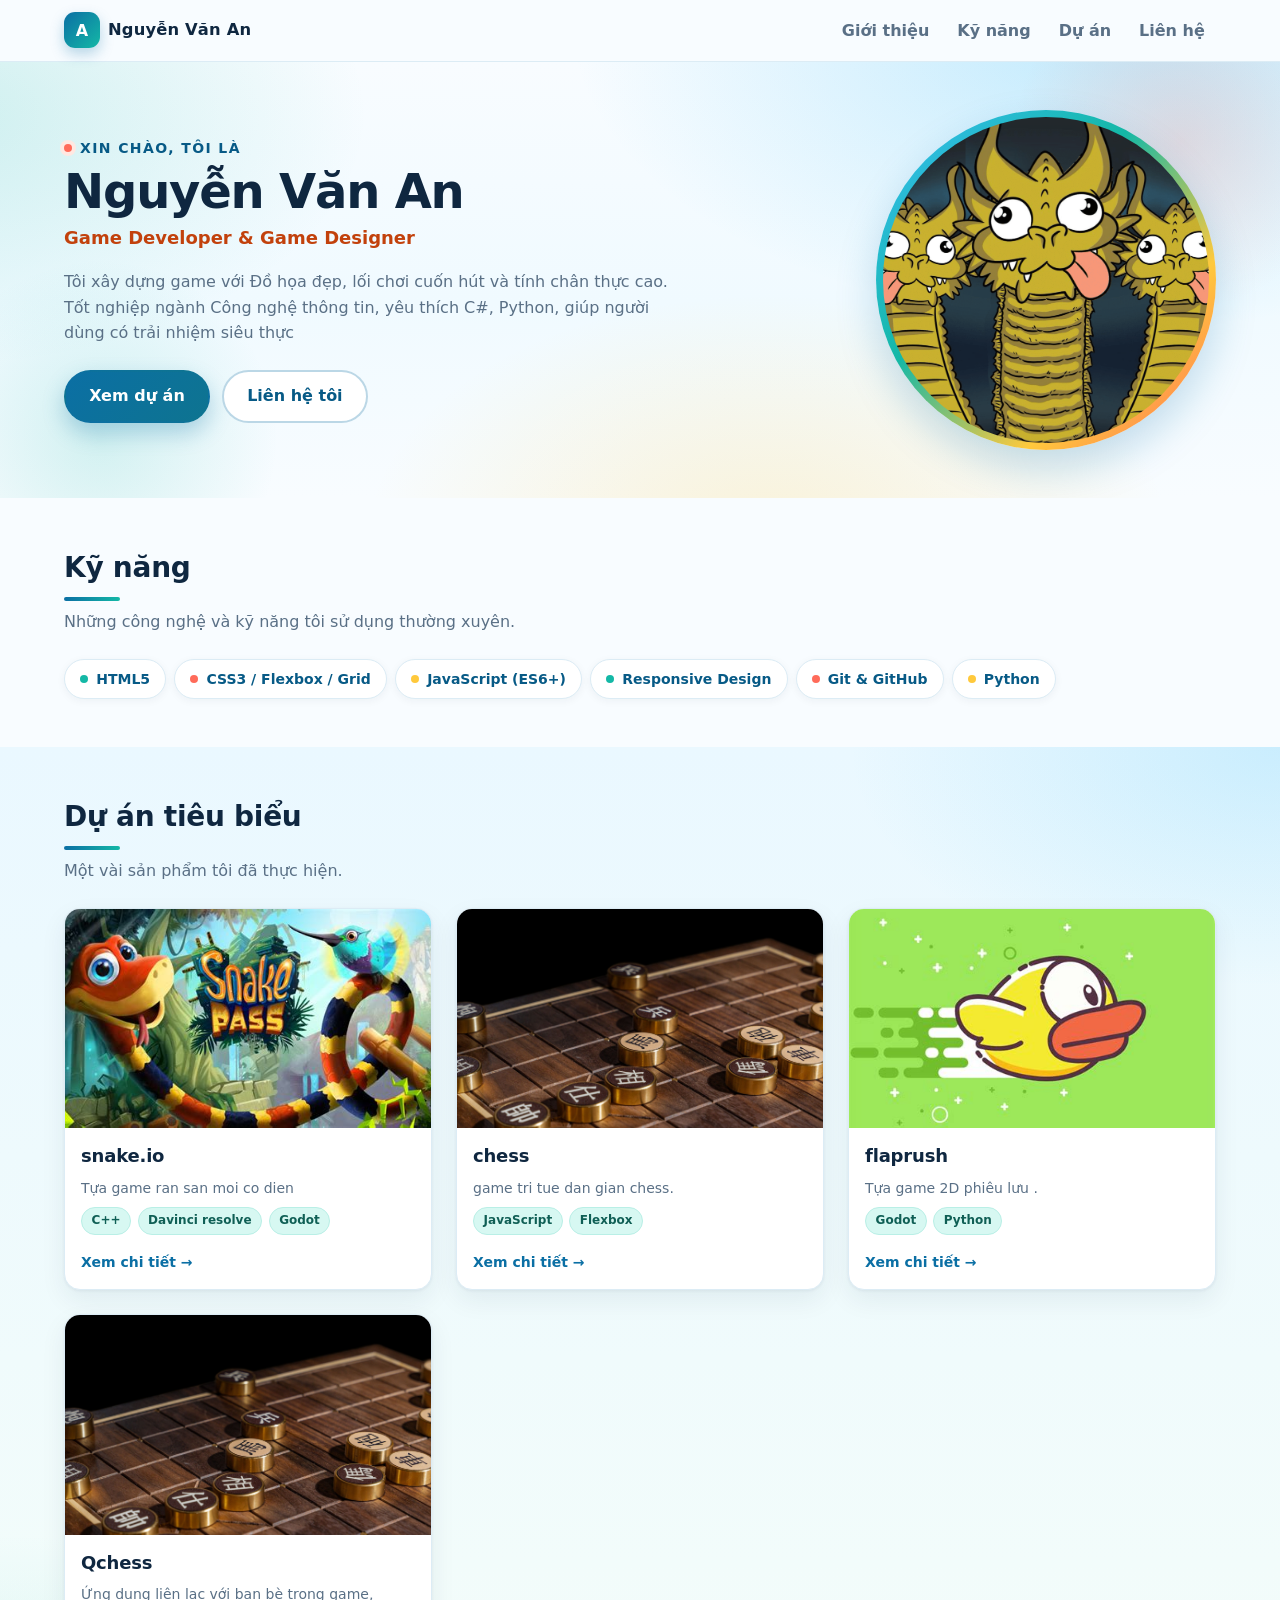
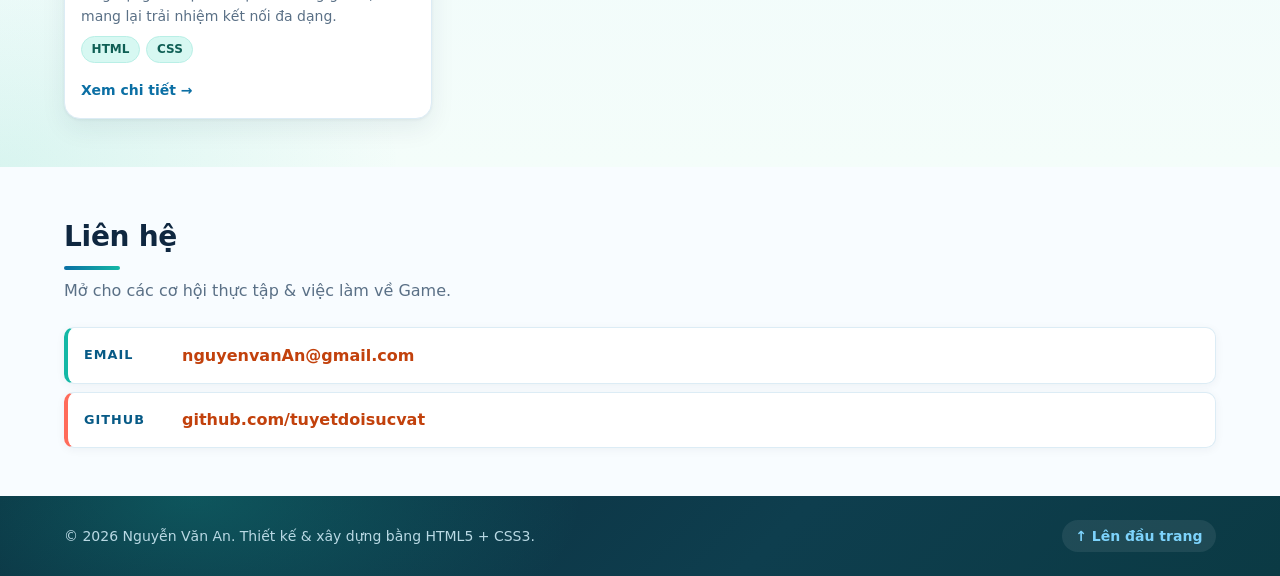
==== index.html @ a78e7702 "Initial commit" ====
<!DOCTYPE html>
<!-- lang="vi" khai báo ngôn ngữ trang → hỗ trợ screen reader & SEO -->
<html lang="vi">

<head>
  <!-- ========== METADATA BẮT BUỘC ========== -->
  <meta charset="UTF-8" />
  <!-- viewport: nền tảng của responsive mobile-first, khóa tỉ lệ 1:1 với thiết bị -->
  <meta name="viewport" content="width=device-width, initial-scale=1.0" />
  <meta name="description" content="Portfolio CV của Nguyễn Văn An – Game Developer. Dự án, kỹ năng và thông tin liên hệ." />
  <meta name="author" content="Nguyễn Văn An" />
  <title>Nguyễn Văn An · Game Developer</title>

  <!-- Liên kết tới file CSS tách rời (yêu cầu của bài) -->
  <link rel="stylesheet" href="./assets/css/styles.css" />
</head>

<body>

  <!-- ========================================================== -->
  <!-- HEADER: nhận diện + điều hướng chính                        -->
  <!-- ========================================================== -->
  <header class="site-header">
    <div class="container header-inner">
      <!-- Thương hiệu cá nhân -->
      <a class="brand" href="#top" aria-label="Về đầu trang">
        <span class="brand-mark" aria-hidden="true">A</span>
        <span class="brand-name">Nguyễn Văn An</span>
      </a>

      <!-- NAV dùng Flexbox (xem styles.css) -->
      <nav class="main-nav" aria-label="Điều hướng chính">
        <ul class="nav-list">
          <li><a href="#about">Giới thiệu</a></li>
          <li><a href="#skills">Kỹ năng</a></li>
          <li><a href="#projects">Dự án</a></li>
          <li><a href="#contact">Liên hệ</a></li>
        </ul>
      </nav>
    </div>
  </header>

  <!-- ========================================================== -->
  <!-- MAIN: toàn bộ nội dung chính của trang                      -->
  <!-- ========================================================== -->
  <main id="top">
    <!-- ----- SECTION: Giới thiệu / Hero ----- -->
    <section id="about" class="hero">
      <div class="container hero-inner">
        <div class="hero-text">
          <p class="eyebrow">Xin chào, tôi là</p>
          <h1 class="hero-title">Nguyễn Văn An</h1>
          <p class="hero-role">Game Developer &amp; Game Designer</p>
          <p class="hero-desc">
            Tôi xây dựng game với Đồ họa đẹp, lối chơi cuốn hút và tính chân thực cao.
            Tốt nghiệp ngành Công nghệ thông tin, yêu thích C#, Python, giúp người dùng có trải nhiệm siêu thực
          </p>
          <div class="hero-actions">
            <a class="btn btn-primary" href="#projects">Xem dự án</a>
            <a class="btn btn-outline" href="#contact">Liên hệ tôi</a>
          </div>
        </div>

        <!-- Ảnh đại diện: dùng placeholder, thay bằng ảnh thật của bạn -->
        <figure class="hero-avatar">
          <img
            src="assets/img/avt.png"
            alt="Ảnh đại diện của Nguyễn Văn An"
            width="320" height="320" fetchpriority="high" />
        </figure>
      </div>
    </section>

    <!-- ----- SECTION: Kỹ năng ----- -->
    <section id="skills" class="section">
      <div class="container">
        <h2 class="section-title">Kỹ năng</h2>
        <p class="section-sub">Những công nghệ và kỹ năng tôi sử dụng thường xuyên.</p>

        <ul class="skill-grid">
          <li class="skill-chip">HTML5</li>
          <li class="skill-chip">CSS3 / Flexbox / Grid</li>
          <li class="skill-chip">JavaScript (ES6+)</li>
          <li class="skill-chip">Responsive Design</li>
          <li class="skill-chip">Git &amp; GitHub</li>
          <li class="skill-chip">Python</li>
        </ul>
      </div>
    </section>

    <!-- ----- SECTION: Dự án (danh sách thẻ dùng CSS Grid) ----- -->
    <section id="projects" class="section section-muted">
      <div class="container">
        <h2 class="section-title">Dự án tiêu biểu</h2>
        <p class="section-sub">Một vài sản phẩm tôi đã thực hiện.</p>

        <!-- .project-grid dùng CSS Grid (xem styles.css) -->
        <div class="project-grid">

          <!-- Mỗi thẻ là một <article> độc lập, có thể đứng riêng -->
          <article class="card">
          <a href="./games/snake/index.html" target="_blank" title="Chơi game Rắn săn mồi">
           <img class="card-media"
           src="assets/img/snake.png"
           alt="Ảnh minh họa dự án snake.io" width="600" height="360"
          loading="lazy" decoding="async" />
  </a>
            <div class="card-body">
              <h3 class="card-title">snake.io</h3>
              <p class="card-desc">
                Tựa game ran san moi co dien 
              </p>
              <ul class="tag-list">
                <li>C++</li>
                <li>Davinci resolve</li>
                <li>Godot</li>
              </ul>
              <a class="card-link" href="#">Xem chi tiết →</a>
            </div>
          </article>

          <article class="card">
            <a href="./games/chess/index.html" target="_blank" title="choi game danh co"> 
            <img class="card-media"
              src="assets/img/Qchess.png"
              alt="Ảnh minh hoa chess " width="600" height="360"
              loading="lazy" decoding="async" /> </a>
            <div class="card-body">
              <h3 class="card-title">chess </h3>
              <p class="card-desc">
                game tri tue dan gian chess.
              </p>
              <ul class="tag-list">
                <li>JavaScript</li>
                <li>Flexbox</li>
              </ul>
              <a class="card-link" href="#">Xem chi tiết →</a>
            </div>
          </article>

          <article class="card">
            <a href="./games/flap-rush/index.html" target="_blank" title="choi game flap rush"> 
            <img class="card-media"
              src="assets/img/flaprush.png"
              alt="Ảnh minh họa dự án flaprush" width="600" height="360"
              loading="lazy" decoding="async" /> </a>
            <div class="card-body">
              <h3 class="card-title">flaprush</h3>
              <p class="card-desc">
                Tựa game 2D phiêu lưu .
              </p>
              <ul class="tag-list">
                <li>Godot</li>
                <li>Python</li>
              </ul>
              <a class="card-link" href="#">Xem chi tiết →</a>
            </div>
          </article>

          <article class="card">
            <a href="./games/o-an-quan/index.html" target="_blank" title="choi game danh co"> 
            <img class="card-media"
              src="assets/img/Qchess.png"
              alt="Ảnh minh họa dự án Qchess" width="600" height="360"
              loading="lazy" decoding="async" /> </a>
            <div class="card-body">
              <h3 class="card-title">Qchess</h3>
              <p class="card-desc">
                Ứng dụng liên lạc với bạn bè trong game, mang lại trải nhiệm kết nối đa dạng.
              </p>
              <ul class="tag-list">
                <li>HTML</li>
                <li>CSS</li>
              </ul>
              <a class="card-link" href="#">Xem chi tiết →</a>
            </div>
          </article>

        </div><!-- /.project-grid -->
      </div>
    </section>

    <!-- ----- SECTION: Liên hệ ----- -->
    <section id="contact" class="section">
      <div class="container contact-inner">
        <h2 class="section-title">Liên hệ</h2>
        <p class="section-sub">Mở cho các cơ hội thực tập &amp; việc làm về Game.</p>

        <ul class="contact-list">
          <li>
            <span class="contact-label">Email</span>
            <a href="mailto:nguyenvanAn@gmail.com">nguyenvanAn@gmail.com</a>
          </li>
          <li>
            <span class="contact-label">GitHub</span>
            <a href="https://github.com/tuyetdoisucvat" target="_blank" rel="noopener noreferrer">
              github.com/tuyetdoisucvat
            </a>
          </li>
        </ul>
      </div>
    </section>

  </main>

  <!-- ========================================================== -->
  <!-- FOOTER                                                      -->
  <!-- ========================================================== -->
  <footer class="site-footer">
    <div class="container footer-inner">
      <p>© 2026 Nguyễn Văn An. Thiết kế &amp; xây dựng bằng HTML5 + CSS3.</p>
      <a href="#top" class="to-top">↑ Lên đầu trang</a>
    </div>
  </footer>

</body>

</html>
---- assets/css/styles.css ----
/* ==========================================================================
   PORTFOLIO CV – styles.css
   Giao diện: OCEAN FRESH – tươi sáng, sạch, hiện đại
   Chiến lược: MOBILE-FIRST
   - Mặc định = màn hình nhỏ (~360px)
   - @media (min-width: 768px)  → tablet
   - @media (min-width: 1280px) → desktop
   ========================================================================== */

/* ==========================================================================
   1. DESIGN TOKENS
   ========================================================================== */
:root {
  /* --- Bảng màu --- */
  --color-primary: #0B6FA4;
  --color-primary-dark: #075A86;
  --color-primary-soft: #E0F2FE;

  --color-accent: #FF6B5A;
  --color-accent-dark: #C2410C;
  --color-accent-soft: #FFE8E2;

  --color-teal: #14B8A6;
  --color-teal-dark: #0F766E;
  --color-teal-soft: #D7F8F2;

  --color-sun: #FFC93C;

  --color-text: #0F2740;
  --color-text-soft: #5A7086;
  --color-bg: #F8FCFF;
  --color-surface: #EAF8FF;
  --color-border: #DCECF5;
  --color-chip: #E4F7F4;

  /* --- Typography --- */
  --font-base: system-ui, -apple-system, "Segoe UI", Roboto, Helvetica, Arial,
    sans-serif;
  --fs-sm: 0.875rem;
  --fs-base: 1rem;
  --fs-lg: 1.125rem;
  --fs-h2: 1.5rem;
  --fs-h1: 2rem;
  --lh-base: 1.6;

  /* --- Khoảng cách --- */
  --space-1: 0.5rem;
  --space-2: 1rem;
  --space-3: 1.5rem;
  --space-4: 2rem;
  --space-5: 3rem;

  /* --- Bố cục & hiệu ứng --- */
  --container-max: 1200px;
  --radius: 16px;
  --radius-sm: 10px;
  --radius-pill: 999px;

  --shadow: 0 1px 3px rgba(15, 39, 64, 0.06), 0 10px 26px rgba(15, 39, 64, 0.07);
  --shadow-strong: 0 18px 40px rgba(15, 39, 64, 0.14);
  --ring: rgba(11, 111, 164, 0.35);
}

/* ==========================================================================
   2. RESET CƠ BẢN
   ========================================================================== */
*,
*::before,
*::after {
  box-sizing: border-box;
}

* {
  margin: 0;
  padding: 0;
}

html {
  scroll-behavior: smooth;
  scroll-padding-top: 80px;
  -webkit-text-size-adjust: 100%;
}

body {
  font-family: var(--font-base);
  font-size: var(--fs-base);
  line-height: var(--lh-base);
  color: var(--color-text);
  background: var(--color-bg);
  overflow-x: hidden;
  -webkit-font-smoothing: antialiased;
}

img {
  display: block;
  max-width: 100%;
  height: auto;
}

a {
  color: inherit;
  text-decoration: none;
}

ul {
  list-style: none;
}

::selection {
  background: var(--color-sun);
  color: var(--color-text);
}

:focus-visible {
  outline: 3px solid var(--ring);
  outline-offset: 3px;
  border-radius: 6px;
}

/* ==========================================================================
   3. LAYOUT DÙNG LẠI
   ========================================================================== */
.container {
  width: 100%;
  max-width: var(--container-max);
  margin-inline: auto;
  padding-inline: var(--space-2);
}

.section {
  padding-block: var(--space-5);
}

.section-muted {
  background:
    radial-gradient(720px 400px at 100% 0%, rgba(56, 189, 248, 0.18), transparent 60%),
    radial-gradient(620px 360px at 0% 100%, rgba(20, 184, 166, 0.12), transparent 65%),
    linear-gradient(180deg, #EAF8FF 0%, #F4FDFA 100%);
}

.section-title {
  position: relative;
  padding-bottom: 0.65rem;
  font-size: var(--fs-h2);
  font-weight: 800;
  letter-spacing: -0.01em;
  margin-bottom: var(--space-1);
}

.section-title::after {
  content: "";
  position: absolute;
  left: 0;
  bottom: 0;
  width: 56px;
  height: 4px;
  border-radius: var(--radius-pill);
  background: linear-gradient(90deg, var(--color-primary), var(--color-teal));
}

.section-sub {
  color: var(--color-text-soft);
  margin-bottom: var(--space-3);
}

/* ==========================================================================
   4. HEADER + NAV
   ========================================================================== */
.site-header {
  position: sticky;
  top: 0;
  z-index: 10;
  background: rgba(248, 252, 255, 0.86);
  -webkit-backdrop-filter: saturate(160%) blur(12px);
  backdrop-filter: saturate(160%) blur(12px);
  border-bottom: 1px solid var(--color-border);
}

.header-inner {
  display: flex;
  flex-wrap: wrap;
  align-items: center;
  justify-content: space-between;
  gap: var(--space-1);
  padding-block: 0.75rem;
}

.brand {
  display: flex;
  align-items: center;
  gap: var(--space-1);
  font-weight: 700;
  color: var(--color-text);
}

.brand-mark {
  display: grid;
  place-items: center;
  width: 2.25rem;
  height: 2.25rem;
  border-radius: 11px;
  background: linear-gradient(135deg, #0B6FA4, #14B8A6);
  color: #fff;
  font-weight: 800;
  box-shadow: 0 6px 14px rgba(11, 111, 164, 0.28);
}

.brand-name {
  font-size: 1.02rem;
  letter-spacing: 0.01em;
}

.main-nav {
  display: flex;
  align-items: center;
}

.nav-list {
  display: flex;
  flex-wrap: wrap;
  gap: 0.25rem;
}

.nav-list a {
  display: inline-block;
  padding: 0.35rem 0.7rem;
  border-radius: var(--radius-pill);
  color: var(--color-text-soft);
  font-weight: 600;
  transition: color 0.2s ease, background-color 0.2s ease;
}

.nav-list a:hover,
.nav-list a:focus-visible {
  color: var(--color-primary-dark);
  background: var(--color-primary-soft);
}

/* ==========================================================================
   5. HERO
   ========================================================================== */
.hero {
  position: relative;
  overflow: hidden;
  padding-block: var(--space-5);
  background:
    radial-gradient(900px 500px at 88% -10%, rgba(56, 189, 248, 0.30), transparent 62%),
    radial-gradient(720px 420px at -5% 12%, rgba(20, 184, 166, 0.18), transparent 60%),
    radial-gradient(620px 380px at 60% 110%, rgba(255, 201, 60, 0.20), transparent 65%),
    linear-gradient(180deg, #F8FCFF 0%, #F0FAFF 55%, #F8FCFF 100%);
}

.hero::before,
.hero::after {
  content: "";
  position: absolute;
  border-radius: 50%;
  pointer-events: none;
}

.hero::before {
  top: -90px;
  right: -70px;
  width: 340px;
  height: 340px;
  background: radial-gradient(circle, rgba(255, 107, 90, 0.18), transparent 70%);
}

.hero::after {
  bottom: -120px;
  left: -80px;
  width: 360px;
  height: 360px;
  background: radial-gradient(circle, rgba(20, 184, 166, 0.16), transparent 70%);
}

.hero-inner {
  position: relative;
  z-index: 1;
  display: flex;
  flex-direction: column;
  gap: var(--space-4);
  align-items: flex-start;
}

.hero-text {
  min-width: 0;
}

.eyebrow {
  color: var(--color-primary-dark);
  font-weight: 700;
  text-transform: uppercase;
  letter-spacing: 0.1em;
  font-size: var(--fs-sm);
}

.eyebrow::before {
  content: "";
  display: inline-block;
  width: 8px;
  height: 8px;
  margin-right: 0.5rem;
  border-radius: 50%;
  background: var(--color-accent);
  box-shadow: 0 0 0 4px var(--color-accent-soft);
  vertical-align: 1px;
}

.hero-title {
  font-size: var(--fs-h1);
  font-weight: 800;
  line-height: 1.12;
  letter-spacing: -0.025em;
  margin-block: 0.35rem;
}

.hero-role {
  font-size: var(--fs-lg);
  color: var(--color-accent-dark);
  font-weight: 700;
  margin-bottom: var(--space-2);
}

.hero-desc {
  color: var(--color-text-soft);
  max-width: 60ch;
  margin-bottom: var(--space-3);
}

.hero-actions {
  display: flex;
  flex-wrap: wrap;
  gap: 0.75rem;
}

.hero-avatar {
  width: 100%;
  max-width: 260px;
  margin-inline: auto;
  padding: 7px;
  border-radius: 50%;
  background: linear-gradient(
    135deg,
    #38BDF8 0%,
    #14B8A6 40%,
    #FFC93C 72%,
    #FF6B5A 100%
  );
  box-shadow: 0 18px 40px rgba(11, 111, 164, 0.22);
}

.hero-avatar img {
  width: 100%;
  aspect-ratio: 1 / 1;
  object-fit: cover;
  border-radius: 50%;
}

/* --- Nút bấm --- */
.btn {
  display: inline-block;
  padding: 0.72rem 1.45rem;
  border: 2px solid transparent;
  border-radius: var(--radius-pill);
  font-family: inherit;
  font-size: var(--fs-base);
  font-weight: 700;
  text-align: center;
  cursor: pointer;
  transition:
    transform 0.2s ease,
    background 0.2s ease,
    border-color 0.2s ease,
    box-shadow 0.2s ease;
}

.btn:active {
  transform: translateY(1px);
}

.btn-primary {
  background: linear-gradient(135deg, #0B6FA4 0%, #0E7490 100%);
  color: #fff;
  box-shadow: 0 10px 22px rgba(11, 111, 164, 0.28);
}

.btn-primary:hover {
  background: linear-gradient(135deg, #075A86 0%, #0B5E75 100%);
  transform: translateY(-2px);
  box-shadow: 0 14px 26px rgba(11, 111, 164, 0.32);
}

.btn-outline {
  border-color: rgba(11, 111, 164, 0.28);
  background: #fff;
  color: var(--color-primary-dark);
}

.btn-outline:hover {
  border-color: var(--color-primary);
  background: var(--color-primary-soft);
  transform: translateY(-2px);
}

/* ==========================================================================
   6. KỸ NĂNG
   ========================================================================== */
.skill-grid {
  display: flex;
  flex-wrap: wrap;
  gap: var(--space-1);
}

.skill-chip {
  display: inline-flex;
  align-items: center;
  gap: 0.5rem;
  background: #fff;
  color: var(--color-primary-dark);
  border: 1px solid var(--color-border);
  padding: 0.5rem 0.95rem;
  border-radius: var(--radius-pill);
  font-size: var(--fs-sm);
  font-weight: 600;
  box-shadow: 0 2px 8px rgba(15, 39, 64, 0.05);
  transition:
    transform 0.2s ease,
    border-color 0.2s ease,
    box-shadow 0.2s ease;
}

.skill-chip::before {
  content: "";
  width: 8px;
  height: 8px;
  border-radius: 50%;
  background: var(--color-teal);
}

.skill-chip:nth-child(3n + 2)::before {
  background: var(--color-accent);
}

.skill-chip:nth-child(3n)::before {
  background: var(--color-sun);
}

.skill-chip:hover {
  transform: translateY(-2px);
  border-color: #BFE8E2;
  box-shadow: 0 8px 20px rgba(15, 39, 64, 0.09);
}

/* ==========================================================================
   7. DỰ ÁN
   ========================================================================== */
.project-grid {
  display: grid;
  grid-template-columns: 1fr;
  gap: var(--space-3);
}

.card {
  display: flex;
  flex-direction: column;
  overflow: hidden;
  background: #fff;
  border: 1px solid var(--color-border);
  border-radius: var(--radius);
  box-shadow: var(--shadow);
  transition:
    transform 0.25s ease,
    box-shadow 0.25s ease,
    border-color 0.25s ease;
}

.card:hover {
  transform: translateY(-6px);
  border-color: #BFE3F5;
  box-shadow: var(--shadow-strong);
}

.card-media {
  width: 100%;
  aspect-ratio: 5 / 3;
  object-fit: cover;
  background: linear-gradient(135deg, #DBEAFE, #D7F8F2);
  transition: transform 0.45s ease;
}

.card:hover .card-media {
  transform: scale(1.04);
}

.card-body {
  display: flex;
  flex: 1;
  flex-direction: column;
  gap: var(--space-1);
  padding: var(--space-2);
}

.card-title {
  font-size: var(--fs-lg);
  font-weight: 800;
  line-height: 1.35;
  letter-spacing: -0.01em;
}

.card-desc {
  flex: 1;
  color: var(--color-text-soft);
  font-size: var(--fs-sm);
}

.tag-list {
  display: flex;
  flex-wrap: wrap;
  gap: 0.4rem;
}

.tag-list li {
  padding: 0.2rem 0.6rem;
  border: 1px solid #B9EFE6;
  border-radius: var(--radius-pill);
  background: var(--color-teal-soft);
  color: #0F5F55;
  font-size: 0.75rem;
  font-weight: 700;
}

.card-link {
  display: inline-flex;
  align-items: center;
  gap: 0.3rem;
  margin-top: var(--space-1);
  color: var(--color-primary);
  font-size: var(--fs-sm);
  font-weight: 700;
  transition: color 0.2s ease, gap 0.2s ease;
}

.card-link:hover {
  color: var(--color-accent-dark);
  gap: 0.55rem;
}

/* ==========================================================================
   8. LIÊN HỆ
   ========================================================================== */
.contact-list {
  display: flex;
  flex-direction: column;
  gap: var(--space-1);
}

.contact-list li {
  display: flex;
  flex-wrap: wrap;
  align-items: center;
  gap: var(--space-1);
  padding: 0.9rem 1rem;
  background: #fff;
  border: 1px solid var(--color-border);
  border-left: 4px solid var(--color-teal);
  border-radius: var(--radius-sm);
  box-shadow: 0 2px 10px rgba(15, 39, 64, 0.05);
}

.contact-list li:nth-child(2) {
  border-left-color: var(--color-accent);
}

.contact-label {
  min-width: 90px;
  color: var(--color-primary-dark);
  font-size: 0.8rem;
  font-weight: 800;
  letter-spacing: 0.08em;
  text-transform: uppercase;
}

.contact-list a {
  color: var(--color-accent-dark);
  font-weight: 600;
  overflow-wrap: anywhere;
}

.contact-list a:hover {
  color: var(--color-accent);
  text-decoration: underline;
  text-underline-offset: 3px;
}

/* ==========================================================================
   9. FOOTER
   ========================================================================== */
.site-footer {
  padding-block: var(--space-3);
  background:
    radial-gradient(600px 300px at 15% 0%, rgba(20, 184, 166, 0.28), transparent 65%),
    linear-gradient(135deg, #0B2B3C 0%, #0E3E4E 60%, #0B3A44 100%);
  color: #D6EDF5;
}

.footer-inner {
  display: flex;
  flex-wrap: wrap;
  gap: var(--space-1);
  align-items: center;
  justify-content: space-between;
  color: #B9D9E4;
  font-size: var(--fs-sm);
}

.to-top {
  display: inline-flex;
  align-items: center;
  padding: 0.3rem 0.85rem;
  border-radius: var(--radius-pill);
  background: rgba(255, 255, 255, 0.08);
  color: #7DD3FC;
  font-weight: 700;
  transition: background-color 0.2s ease, color 0.2s ease;
}

.to-top:hover {
  background: rgba(255, 255, 255, 0.16);
  color: var(--color-sun);
}

/* ==========================================================================
   10. MEDIA QUERIES – MOBILE-FIRST
   ========================================================================== */

/* ----- TABLET: ≥ 768px ----- */
@media (min-width: 768px) {
  :root {
    --fs-h1: 2.5rem;
    --fs-h2: 1.75rem;
  }

  .container {
    padding-inline: var(--space-3);
  }

  .nav-list {
    gap: 0.35rem;
  }

  /* Hero chuyển sang 2 cột */
  .hero-inner {
    flex-direction: row;
    align-items: center;
    justify-content: space-between;
    gap: var(--space-4);
  }

  .hero-text {
    flex: 1 1 0;
  }

  .hero-avatar {
    flex: 0 0 auto;
    max-width: 320px;
    margin-inline: 0;
  }

  /* Lưới dự án: 2 cột */
  .project-grid {
    grid-template-columns: repeat(2, 1fr);
  }
}

/* ----- DESKTOP: ≥ 1280px ----- */
@media (min-width: 1280px) {
  :root {
    --fs-h1: 3rem;
  }

  /* Lưới dự án: 3 cột */
  .project-grid {
    grid-template-columns: repeat(3, 1fr);
  }

  .hero-avatar {
    max-width: 340px;
  }
}

/* ==========================================================================
   11. TRUY CẬP & ƯA THÍCH NGƯỜI DÙNG
   ========================================================================== */
@media (prefers-reduced-motion: reduce) {
  * {
    animation: none !important;
    transition: none !important;
    scroll-behavior: auto !important;
  }
}
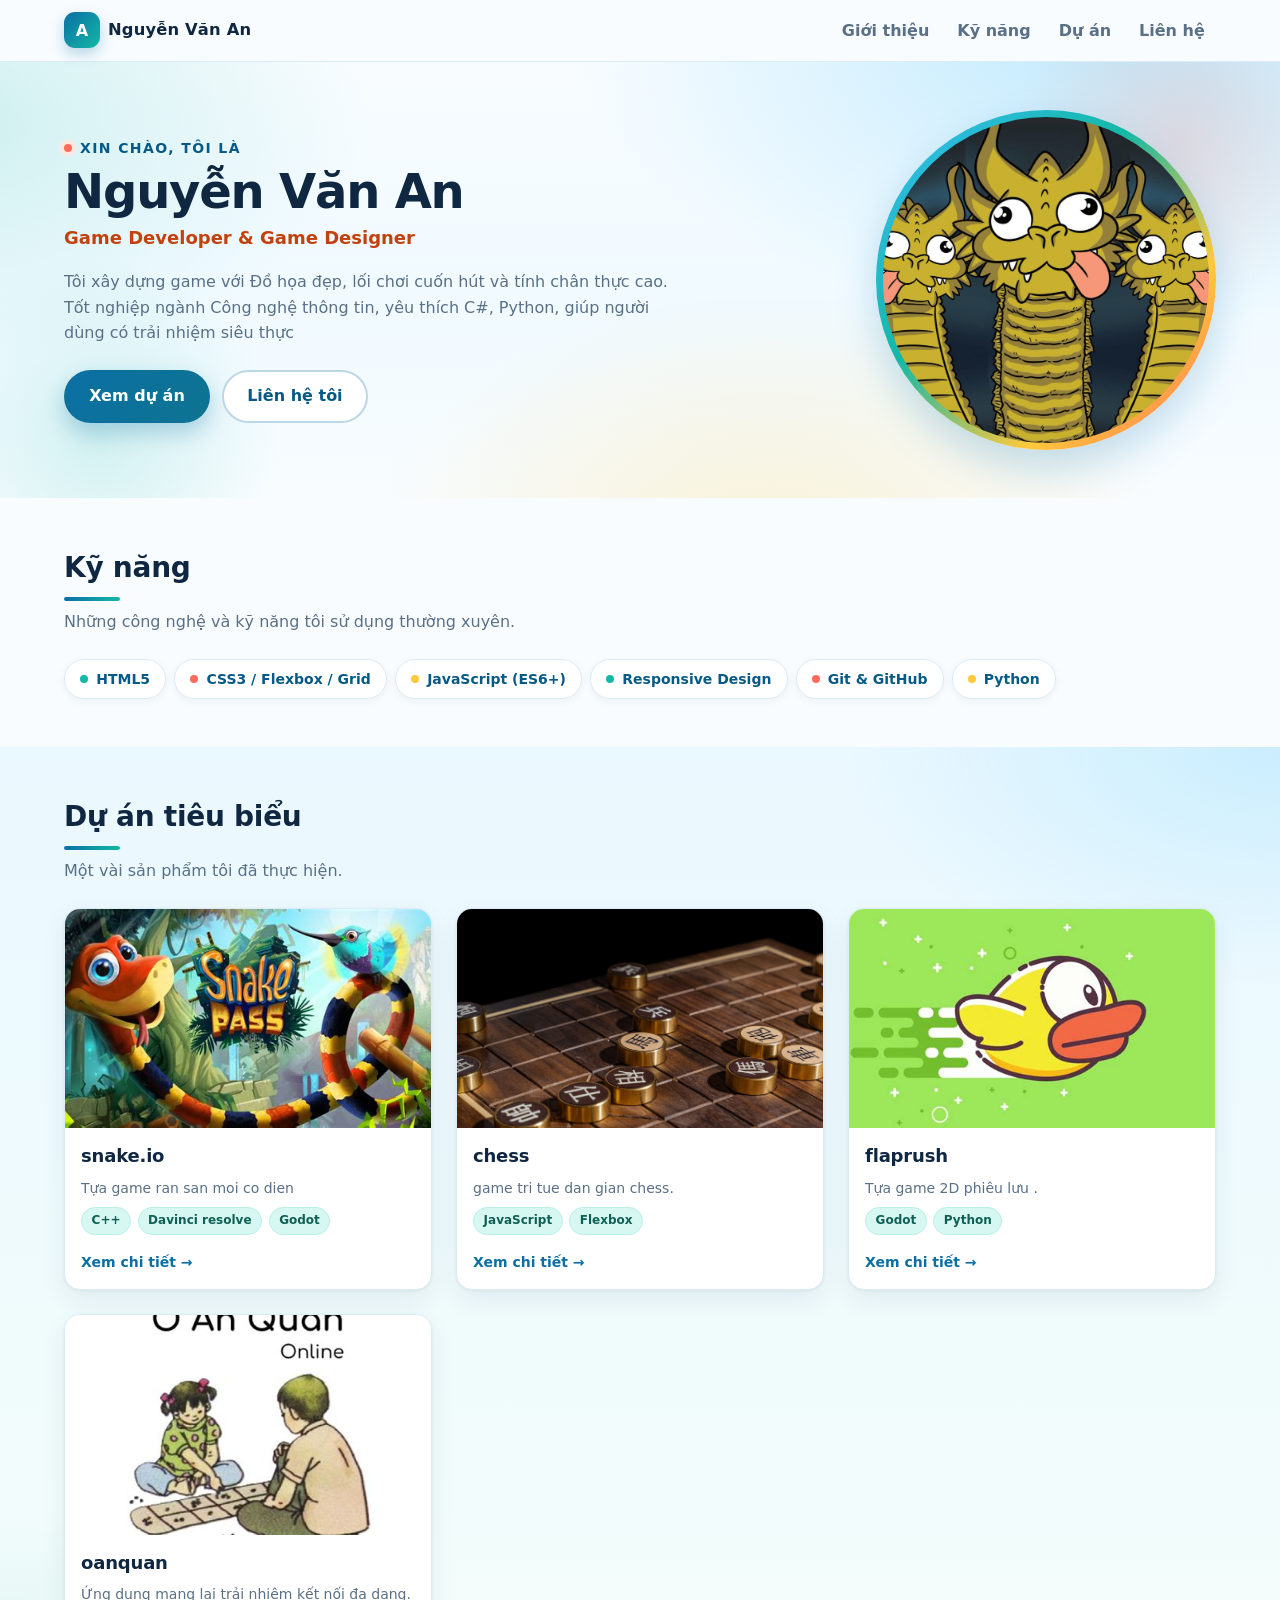
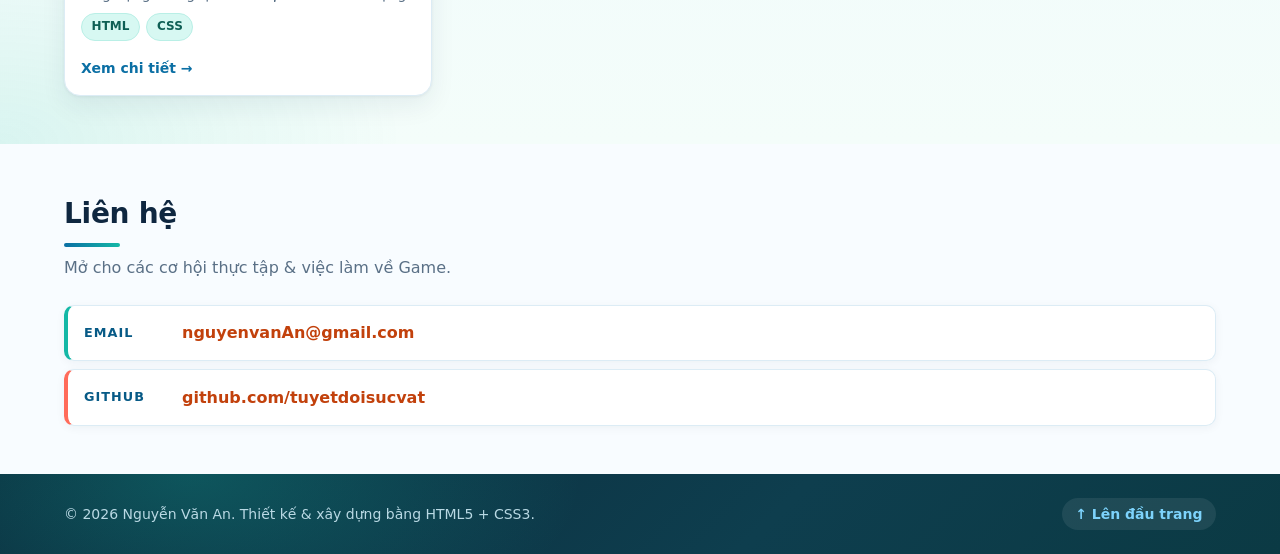
==== commit 9f5332df: "update" ====
--- a/index.html
+++ b/index.html
@@ -160,13 +160,13 @@
           <article class="card">
             <a href="./games/o-an-quan/index.html" target="_blank" title="choi game danh co"> 
             <img class="card-media"
-              src="assets/img/Qchess.png"
-              alt="Ảnh minh họa dự án Qchess" width="600" height="360"
+              src="assets/img/oanquan.png"
+              alt="Ảnh minh họa dự án oanquan" width="600" height="360"
               loading="lazy" decoding="async" /> </a>
             <div class="card-body">
-              <h3 class="card-title">Qchess</h3>
-              <p class="card-desc">
-                Ứng dụng liên lạc với bạn bè trong game, mang lại trải nhiệm kết nối đa dạng.
+              <h3 class="card-title">oanquan</h3>
+              <p class="card-desc">
+                Ứng dụng mang lại trải nhiệm kết nối đa dạng.
               </p>
               <ul class="tag-list">
                 <li>HTML</li>
@@ -193,7 +193,7 @@
           </li>
           <li>
             <span class="contact-label">GitHub</span>
-            <a href="https://github.com/tuyetdoisucvat" target="_blank" rel="noopener noreferrer">
+            <a href="https://github.com/v4633510-eng" target="_blank" rel="noopener noreferrer">
               github.com/tuyetdoisucvat
             </a>
           </li>
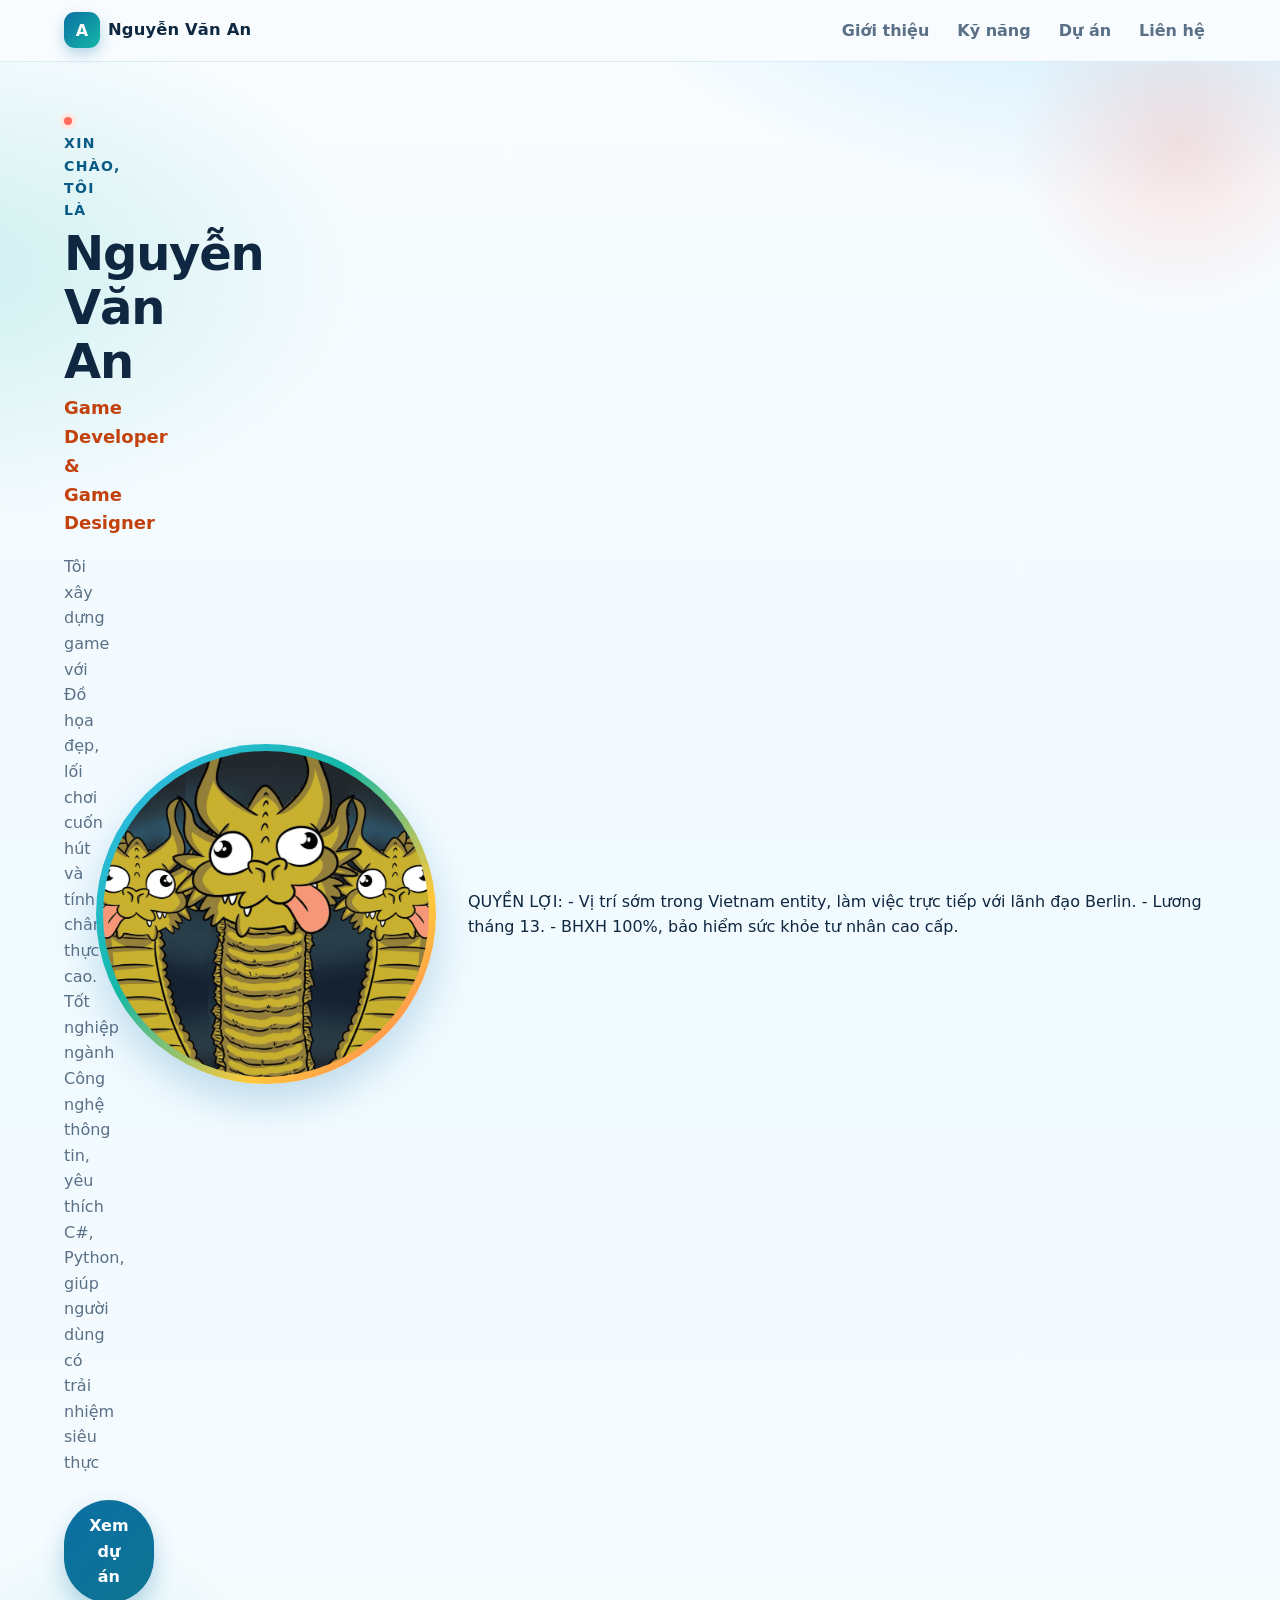
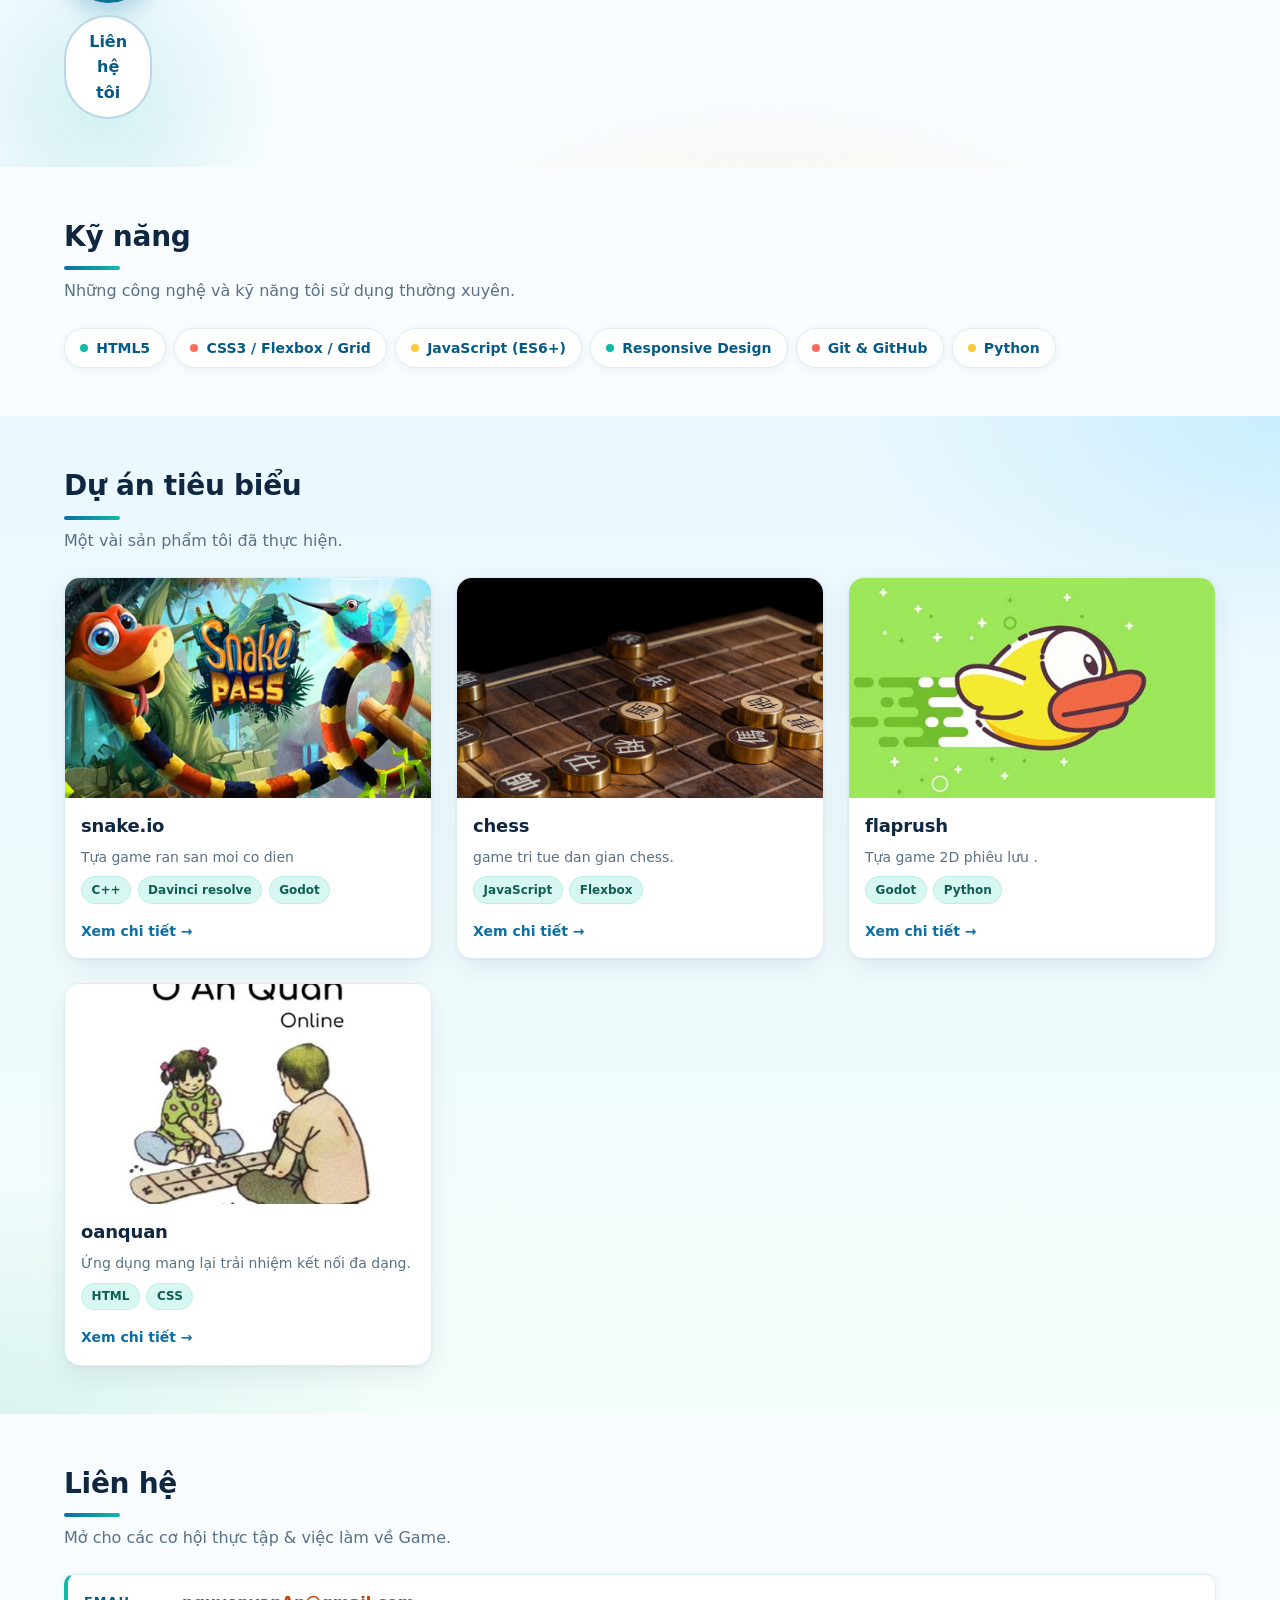
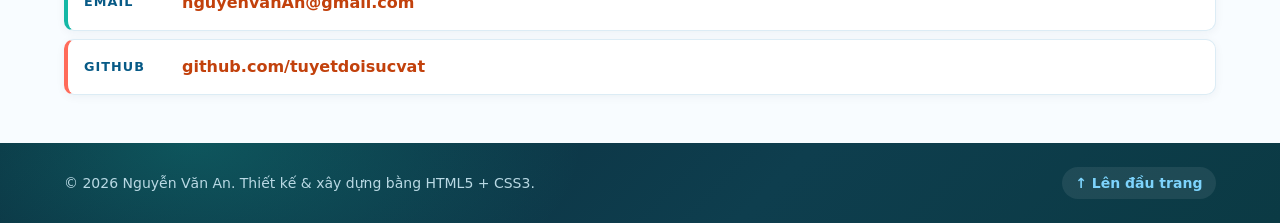
==== commit feb115dd: "Cập nhật tính năng đăng nhập" ====
--- a/index.html
+++ b/index.html
@@ -67,7 +67,11 @@
             src="assets/img/avt.png"
             alt="Ảnh đại diện của Nguyễn Văn An"
             width="320" height="320" fetchpriority="high" />
-        </figure>
+        </figure>QUYỀN LỢI:
+- Vị trí sớm trong Vietnam entity, làm việc trực tiếp với lãnh đạo Berlin.
+- Lương tháng 13.
+- BHXH 100%, bảo hiểm sức khỏe tư nhân cao cấp.
+
       </div>
     </section>
 
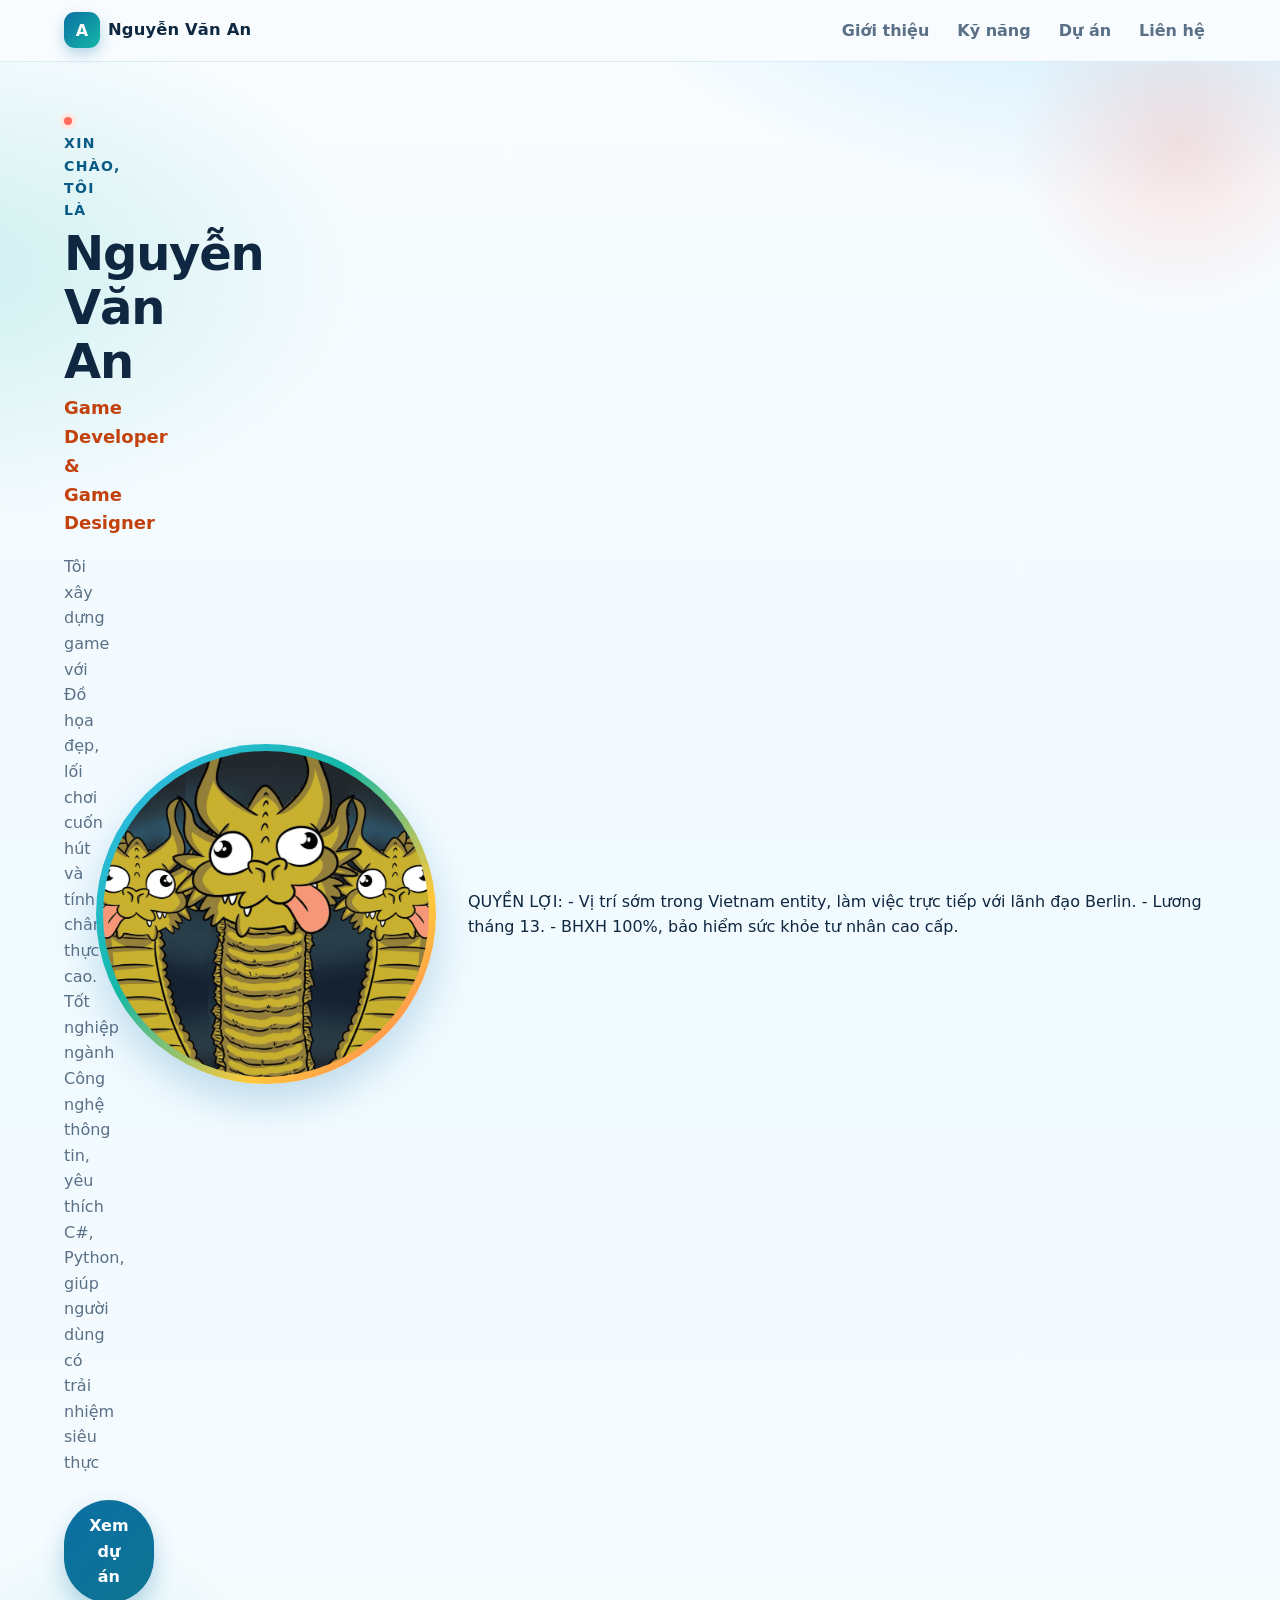
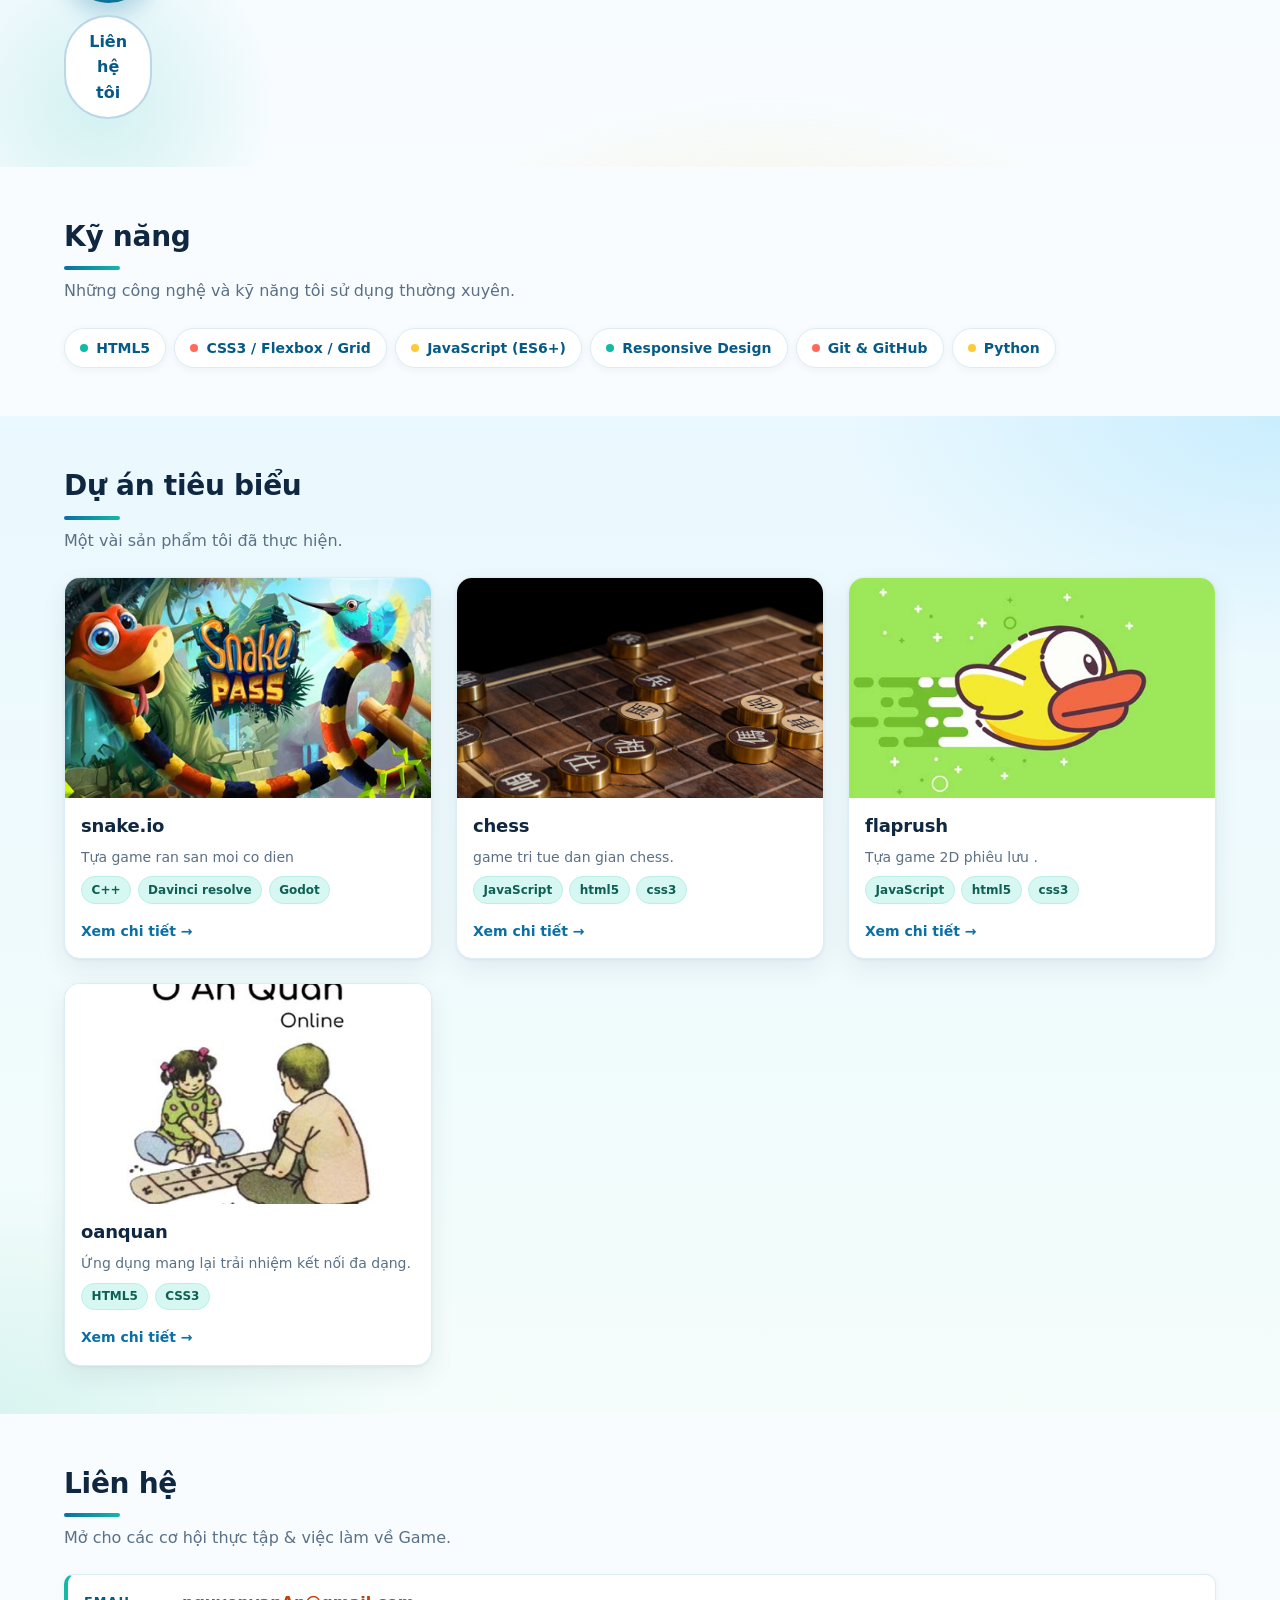
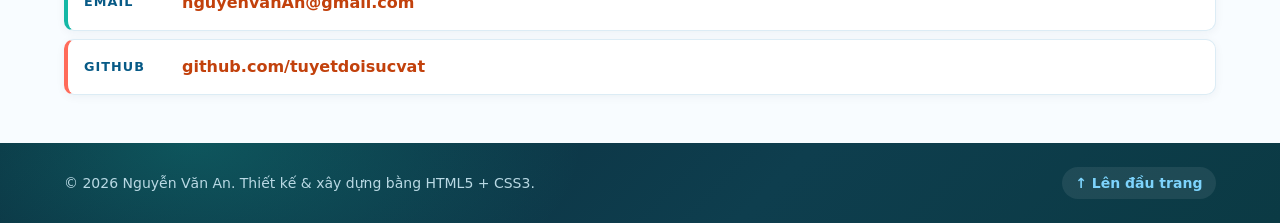
==== commit 10a448f7: "Cập nhật tính năng đăng nhập" ====
--- a/index.html
+++ b/index.html
@@ -136,7 +136,8 @@
               </p>
               <ul class="tag-list">
                 <li>JavaScript</li>
-                <li>Flexbox</li>
+                <li>html5</li>
+                <li>css3</li>
               </ul>
               <a class="card-link" href="#">Xem chi tiết →</a>
             </div>
@@ -154,8 +155,9 @@
                 Tựa game 2D phiêu lưu .
               </p>
               <ul class="tag-list">
-                <li>Godot</li>
-                <li>Python</li>
+                <li>JavaScript</li>
+                <li>html5</li>
+                <li>css3</li>
               </ul>
               <a class="card-link" href="#">Xem chi tiết →</a>
             </div>
@@ -173,8 +175,8 @@
                 Ứng dụng mang lại trải nhiệm kết nối đa dạng.
               </p>
               <ul class="tag-list">
-                <li>HTML</li>
-                <li>CSS</li>
+                <li>HTML5</li>
+                <li>CSS3</li>
               </ul>
               <a class="card-link" href="#">Xem chi tiết →</a>
             </div>
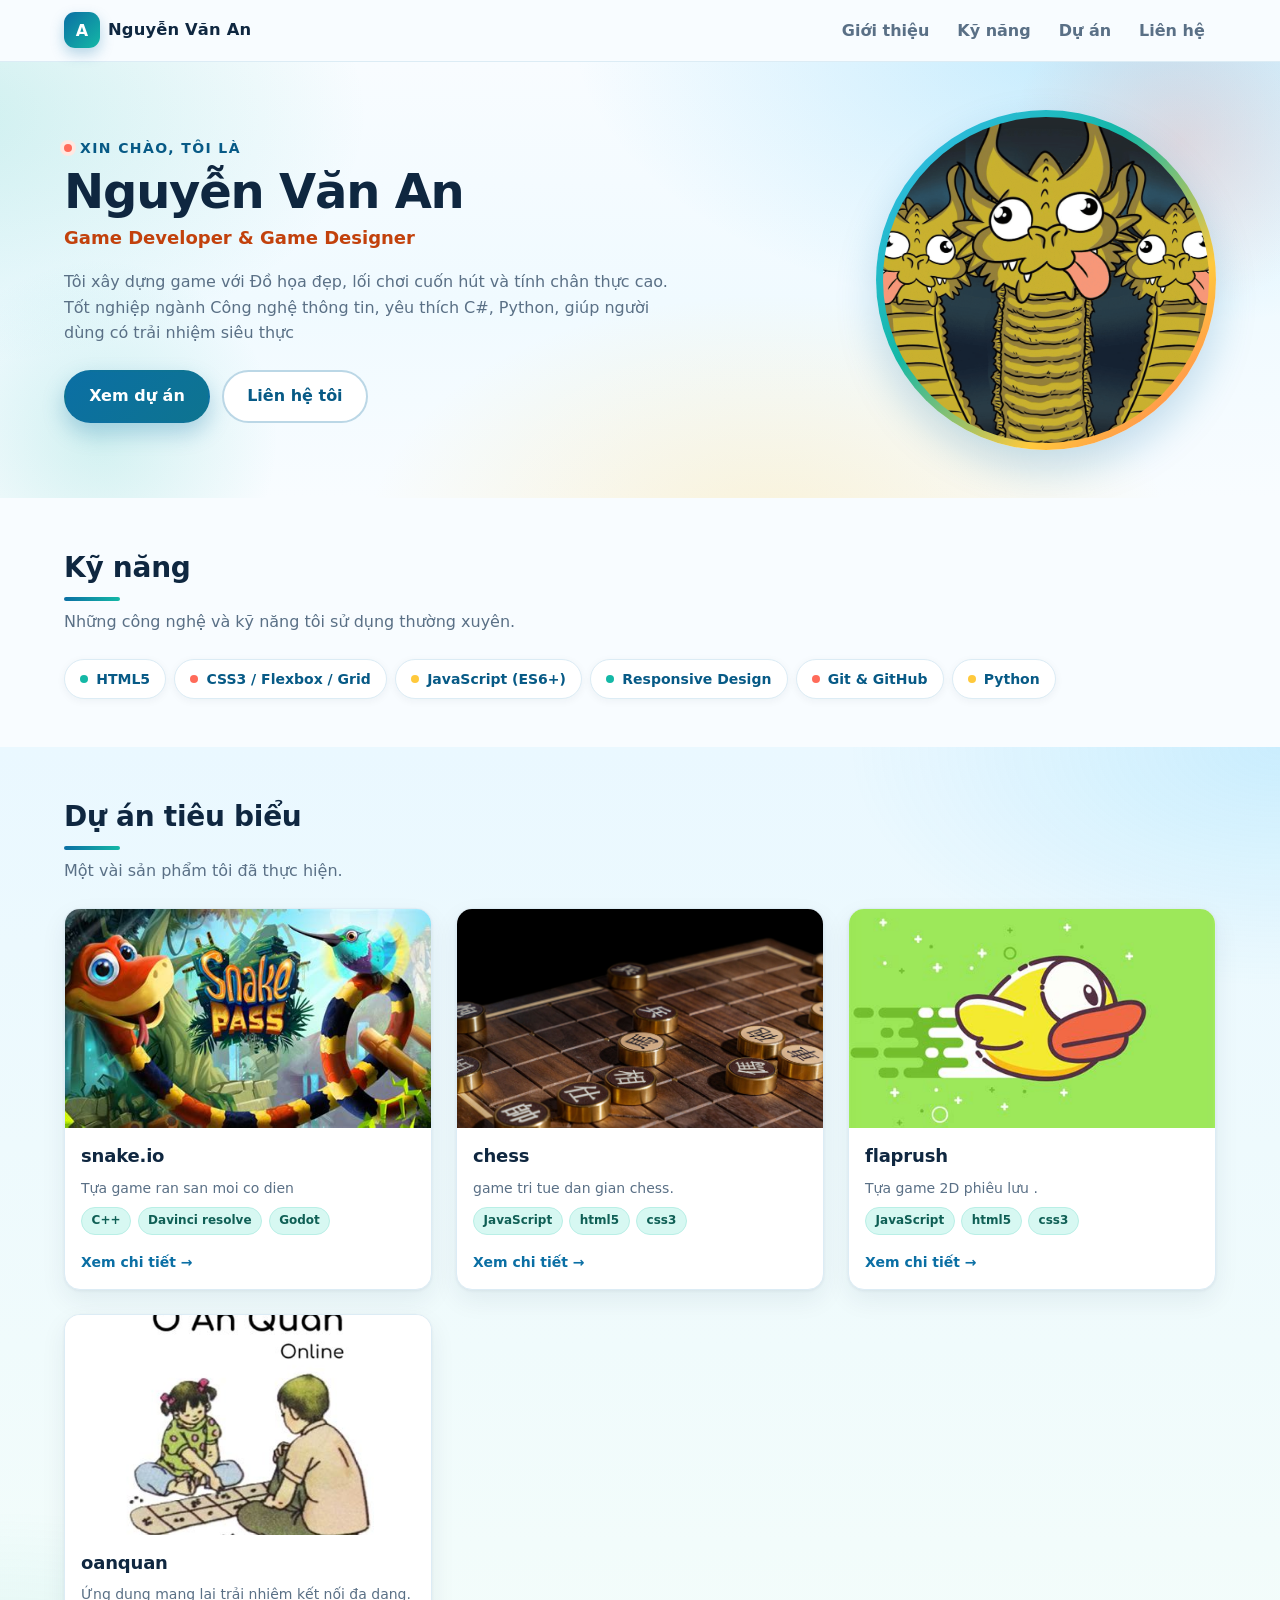
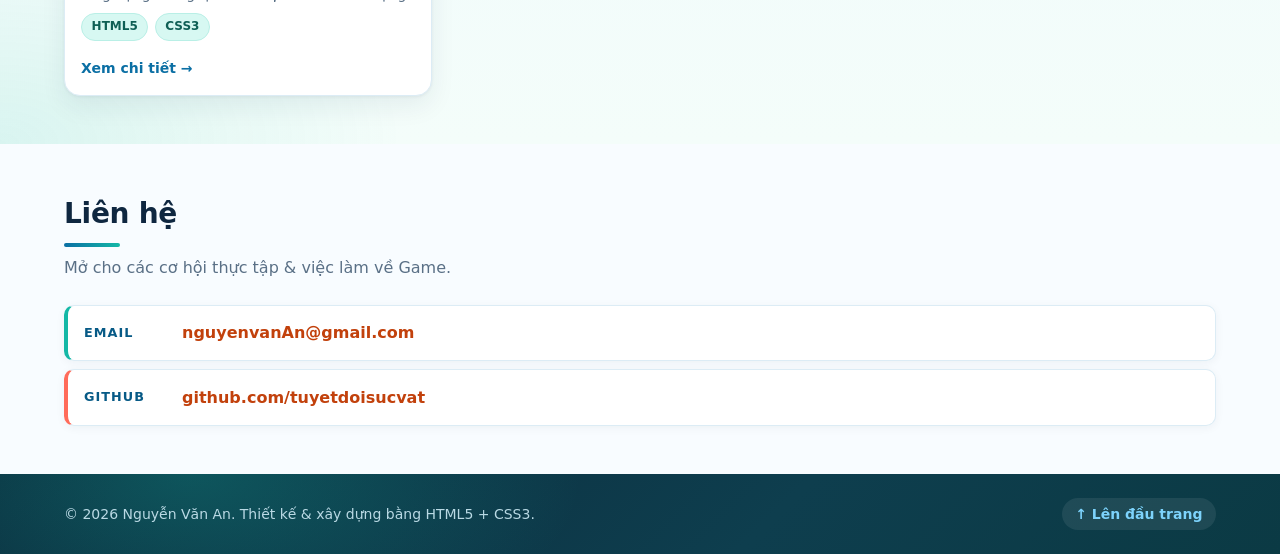
==== commit 3070280e: "Cập nhật tính năng đăng nhập" ====
--- a/index.html
+++ b/index.html
@@ -67,10 +67,7 @@
             src="assets/img/avt.png"
             alt="Ảnh đại diện của Nguyễn Văn An"
             width="320" height="320" fetchpriority="high" />
-        </figure>QUYỀN LỢI:
-- Vị trí sớm trong Vietnam entity, làm việc trực tiếp với lãnh đạo Berlin.
-- Lương tháng 13.
-- BHXH 100%, bảo hiểm sức khỏe tư nhân cao cấp.
+        </figure>
 
       </div>
     </section>
